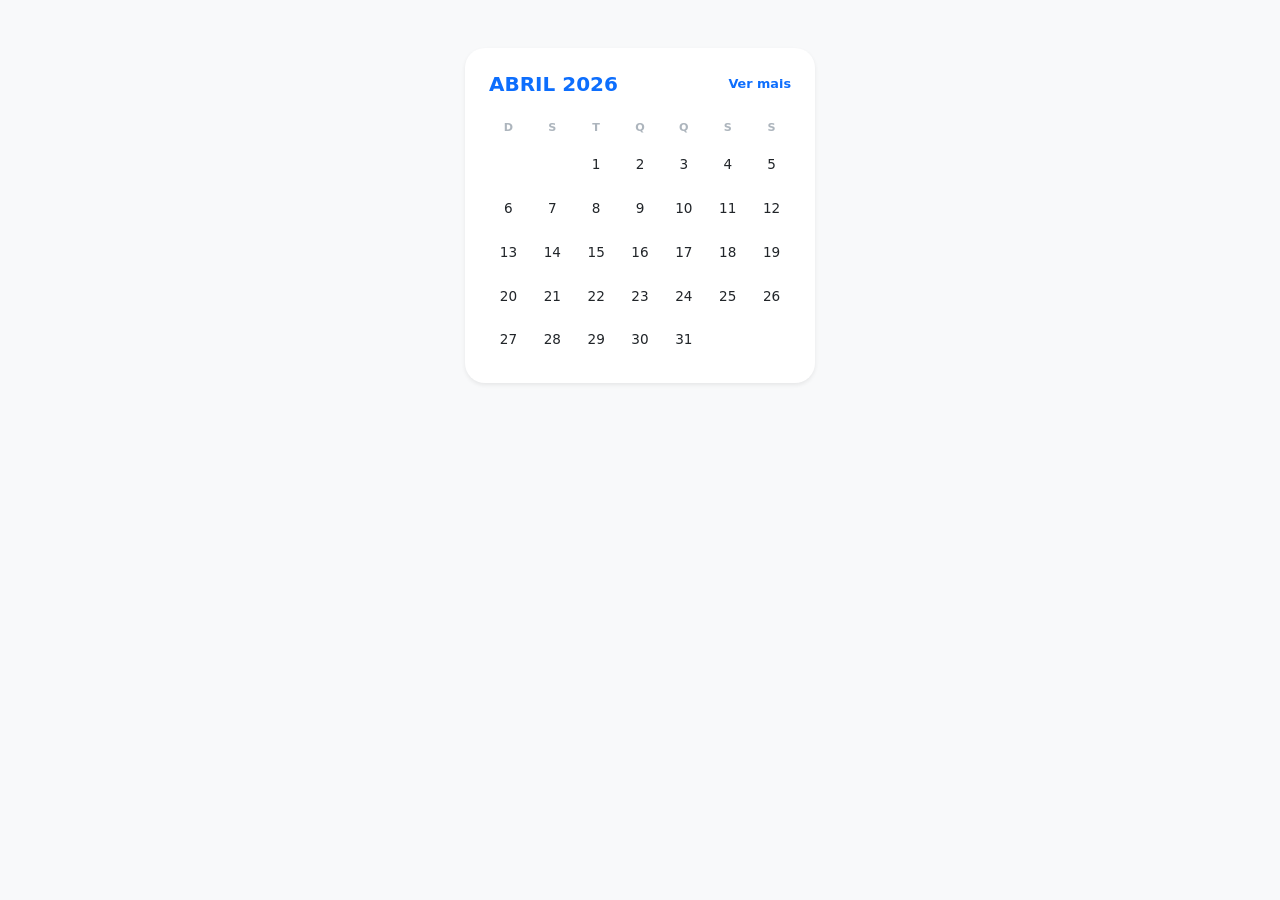
==== index.html @ beff845f "feat: criando um calendario q pode receber dados das consultas" ====
<!doctype html>
<html lang="pt-br">
  <head>
    <meta charset="UTF-8" />
    <meta name="viewport" content="width=device-width, initial-scale=1.0" />
    <title>Dashboard Modular</title>
    <link
      href="https://cdn.jsdelivr.net/npm/bootstrap@5.3.0/dist/css/bootstrap.min.css"
      rel="stylesheet"
    />
    <link rel="stylesheet" href="src/assets/css/calendar.css" />
  </head>
  <body class="bg-light">
    <main class="container py-5 d-flex justify-content-center">
      <div
        class="calendar-card shadow-sm border-0 bg-white"
        id="calendarComponent"
      >
        <div class="p-4">
          <div class="d-flex justify-content-between align-items-center mb-4">
            <h5 class="text-primary fw-bold mb-0">ABRIL 2026</h5>
            <a href="#" class="btn-ver-mais" id="btnExpand">Ver mais</a>
          </div>

          <div class="calendar-grid-header mb-2">
            <div>D</div>
            <div>S</div>
            <div>T</div>
            <div>Q</div>
            <div>Q</div>
            <div>S</div>
            <div>S</div>
          </div>
          <div class="calendar-grid" id="calendarDays"></div>
        </div>
      </div>
    </main>

    <aside class="custom-side-panel shadow" id="sidePanel">
      <div
        class="panel-header p-4 border-bottom d-flex justify-content-between align-items-center bg-white"
      >
        <h6 class="fw-bold mb-0">Agenda Detalhada</h6>
        <button class="btn-close" id="btnClose"></button>
      </div>
      <div class="panel-body p-4" id="appointmentList"></div>
    </aside>

    <script type="module" src="src/scripts/main.js"></script>
  </body>
</html>
---- src/assets/css/calendar.css ----
:root {
  --primary-blue: #0d6efd;
  --soft-blue: #eef6ff;
}

.calendar-card {
  width: 350px;
  border-radius: 20px;
  transition: width 0.5s cubic-bezier(0.4, 0, 0.2, 1);
  overflow: hidden;
}

.calendar-card.expanded {
  width: 600px;
}

.btn-ver-mais {
  font-size: 0.8rem;
  font-weight: bold;
  color: var(--primary-blue);
  text-decoration: none;
}

.btn-ver-mais:hover {
  text-decoration: underline;
}

.calendar-grid-header,
.calendar-grid {
  display: grid;
  grid-template-columns: repeat(7, 1fr);
  gap: 5px;
}

.calendar-grid-header div {
  font-size: 0.7rem;
  font-weight: bold;
  color: #adb5bd;
  text-align: center;
}

.day {
  aspect-ratio: 1/1;
  display: flex;
  align-items: center;
  justify-content: center;
  cursor: pointer;
  border-radius: 10px;
  font-size: 0.85rem;
  position: relative;
}

.day:hover {
  background: var(--soft-blue);
}
.day.active {
  background: var(--primary-blue);
  color: white;
}

.has-appointment::after {
  content: "";
  position: absolute;
  bottom: 6px;
  width: 4px;
  height: 4px;
  background: var(--primary-blue);
  border-radius: 50%;
}

.custom-side-panel {
  position: fixed;
  top: 0;
  right: -400px; /* Escondida fora da tela à direita */
  width: 380px;
  height: 100vh;
  background: white;
  z-index: 1050;
  transition: right 0.5s ease-in-out;
}

.custom-side-panel.active {
  right: 0;
}

.appointment-item {
  padding: 15px;
  border-radius: 12px;
  background: #f8f9fa;
  margin-bottom: 12px;
  border-left: 4px solid var(--primary-blue);
}
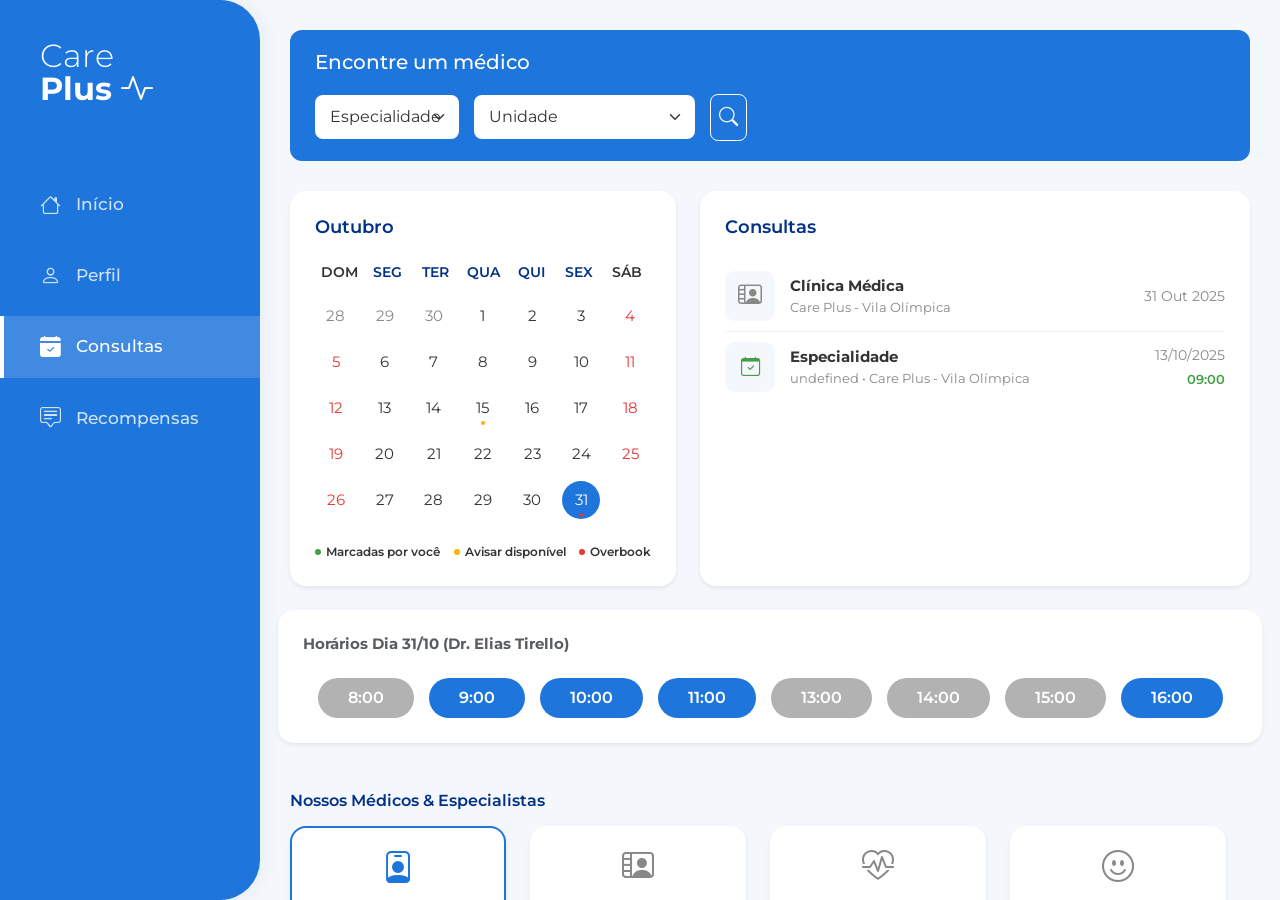
==== commit c0afc7b6: "Atualização das telas(Inicial,agendamento e perfil)" ====
--- a/index.html
+++ b/index.html
@@ -1,51 +1,195 @@
-<!doctype html>
-<html lang="pt-br">
-  <head>
-    <meta charset="UTF-8" />
-    <meta name="viewport" content="width=device-width, initial-scale=1.0" />
-    <title>Dashboard Modular</title>
-    <link
-      href="https://cdn.jsdelivr.net/npm/bootstrap@5.3.0/dist/css/bootstrap.min.css"
-      rel="stylesheet"
-    />
-    <link rel="stylesheet" href="src/assets/css/calendar.css" />
-  </head>
-  <body class="bg-light">
-    <main class="container py-5 d-flex justify-content-center">
-      <div
-        class="calendar-card shadow-sm border-0 bg-white"
-        id="calendarComponent"
-      >
-        <div class="p-4">
-          <div class="d-flex justify-content-between align-items-center mb-4">
-            <h5 class="text-primary fw-bold mb-0">ABRIL 2026</h5>
-            <a href="#" class="btn-ver-mais" id="btnExpand">Ver mais</a>
-          </div>
-
-          <div class="calendar-grid-header mb-2">
-            <div>D</div>
-            <div>S</div>
-            <div>T</div>
-            <div>Q</div>
-            <div>Q</div>
-            <div>S</div>
-            <div>S</div>
-          </div>
-          <div class="calendar-grid" id="calendarDays"></div>
-        </div>
-      </div>
-    </main>
-
-    <aside class="custom-side-panel shadow" id="sidePanel">
-      <div
-        class="panel-header p-4 border-bottom d-flex justify-content-between align-items-center bg-white"
-      >
-        <h6 class="fw-bold mb-0">Agenda Detalhada</h6>
-        <button class="btn-close" id="btnClose"></button>
-      </div>
-      <div class="panel-body p-4" id="appointmentList"></div>
-    </aside>
-
-    <script type="module" src="src/scripts/main.js"></script>
-  </body>
-</html>
+<!DOCTYPE html>
+<html lang="pt-br">
+<head>
+    <meta charset="UTF-8" />
+    <meta name="viewport" content="width=device-width, initial-scale=1.0" />
+    <title>Care Plus - Agendamentos</title>
+    <!-- Bootstrap 5 -->
+    <link href="https://cdn.jsdelivr.net/npm/bootstrap@5.3.0/dist/css/bootstrap.min.css" rel="stylesheet" />
+    <!-- Bootstrap Icons -->
+    <link rel="stylesheet" href="https://cdn.jsdelivr.net/npm/bootstrap-icons@1.11.1/font/bootstrap-icons.css" />
+    <!-- Google Fonts -->
+    <link href="https://fonts.googleapis.com/css2?family=Montserrat:wght@300;400;500;600;700&display=swap" rel="stylesheet" />
+    <!-- Custom CSS -->
+    <link rel="stylesheet" href="src/assets/css/calendar.css" />
+</head>
+<body>
+    <div id="app-container">
+        <!-- Sidebar -->
+        <nav class="sidebar">
+            <div class="brand mb-4">
+                <h2 class="fw-bold m-0" style="color: white; line-height: 1;"><span style="font-weight: 300;">Care</span><br>Plus <i class="bi bi-activity"></i></h2>
+            </div>
+            
+            <ul class="sidebar-nav">
+                <li><a href="inicio.html"><i class="bi bi-house"></i> Início</a></li>
+                <li><a href="perfil.html"><i class="bi bi-person"></i> Perfil</a></li>
+                <li><a href="index.html" class="active"><i class="bi bi-calendar-check-fill"></i> Consultas</a></li>
+                <li><a href="#"><i class="bi bi-chat-square-text"></i> Recompensas</a></li>
+            </ul>
+        </nav>
+
+        <!-- Main Content -->
+        <main class="main-content">
+            <div class="mx-auto w-100" style="max-width: 1400px;">
+            
+            <!-- Search Panel -->
+            <div class="search-panel">
+                <h5>Encontre um médico</h5>
+                <form class="search-form align-items-center">
+                    <select class="form-select w-auto" id="searchSpecialty">
+                        <option value="Todas" selected>Especialidade</option>
+                        <option value="Clínica Médica">Clínica Médica</option>
+                        <option value="Ortopedista">Ortopedia</option>
+                        <option value="Dermatologista">Dermatologia</option>
+                        <option value="Cardiologista">Cardiologia</option>
+                    </select>
+
+                    <select class="form-select w-auto" id="searchUnit">
+                        <option value="Todas" selected>Unidade</option>
+                        <option value="1">Care Plus - Vila Olímpica</option>
+                        <option value="2">Care Plus - Paulista</option>
+                    </select>
+
+                    <button type="button" class="search-btn h-100 p-2 ml-2" id="searchBtn">
+                        <i class="bi bi-search" style="font-size: 1.2rem;"></i>
+                    </button>
+                </form>
+            </div>
+
+            <div class="row g-4 mb-4">
+                <!-- Calendar Section -->
+                <div class="col-lg-5">
+                    <div class="care-card shadow-sm">
+                        <h4 class="card-title" style="margin-bottom: 25px;">Outubro</h4>
+                        
+                        <div class="calendar-header">
+                            <div style="color: var(--text-dark);">DOM</div>
+                            <div>SEG</div>
+                            <div>TER</div>
+                            <div>QUA</div>
+                            <div>QUI</div>
+                            <div>SEX</div>
+                            <div style="color: var(--text-dark);">SÁB</div>
+                        </div>
+
+                        <div class="calendar-grid" id="calendarGrid">
+                            <!-- Previous month days -->
+                            <div class="calendar-day">28</div>
+                            <div class="calendar-day">29</div>
+                            <div class="calendar-day">30</div>
+                            
+                            <!-- Current month days -->
+                            <!-- Destaques baseados nas cores da imagem -->
+                            <div class="calendar-day current-month active-day text-white">1</div>
+                            <div class="calendar-day current-month">2</div>
+                            <div class="calendar-day current-month">3</div>
+                            <div class="calendar-day current-month weekend">4</div>
+                            
+                            <!-- Simulating rest of dates based on image... -->
+                            <div class="calendar-day current-month weekend" style="color: var(--care-danger);">5</div>
+                            <div class="calendar-day current-month">6</div>
+                            <div class="calendar-day current-month">7</div>
+                            <div class="calendar-day current-month">8</div>
+                            <div class="calendar-day current-month">9</div>
+                            <div class="calendar-day current-month">10</div>
+                            <div class="calendar-day current-month weekend">11</div>
+
+                            <div class="calendar-day current-month weekend" style="color: var(--care-danger);">12</div>
+                            <div class="calendar-day current-month has-user-event">13</div>
+                            <div class="calendar-day current-month has-user-event">14</div>
+                            <div class="calendar-day current-month has-warning">15</div>
+                            <div class="calendar-day current-month has-user-event">16</div>
+                            <div class="calendar-day current-month has-user-event">17</div>
+                            <div class="calendar-day current-month weekend">18</div>
+
+                            <div class="calendar-day current-month weekend" style="color: var(--care-danger);">19</div>
+                            <div class="calendar-day current-month has-user-event">20</div>
+                            <div class="calendar-day current-month has-user-event">21</div>
+                            <div class="calendar-day current-month has-user-event">22</div>
+                            <div class="calendar-day current-month has-user-event">23</div>
+                            <div class="calendar-day current-month has-user-event">24</div>
+                            <div class="calendar-day current-month weekend">25</div>
+
+                            <div class="calendar-day current-month weekend" style="color: var(--care-danger);">26</div>
+                            <div class="calendar-day current-month has-warning">27</div>
+                            <div class="calendar-day current-month has-user-event">28</div>
+                            <div class="calendar-day current-month has-user-event">29</div>
+                            <div class="calendar-day current-month has-danger">30</div>
+                            <div class="calendar-day current-month has-danger" style="color: var(--text-dark); font-weight: bold;">31</div>
+                            <div class="calendar-day weekend" style="color: var(--care-danger);">1</div>
+                        </div>
+
+                        <!-- Legends -->
+                        <div class="calendar-legend mt-4">
+                            <div class="legend-item">
+                                <span class="dot dot-success"></span> Marcadas por você
+                            </div>
+                            <div class="legend-item">
+                                <span class="dot dot-warning"></span> Avisar disponível
+                            </div>
+                            <div class="legend-item">
+                                <span class="dot dot-danger"></span> Overbook
+                            </div>
+                        </div>
+                    </div>
+                </div>
+
+                <!-- Consultations list section -->
+                <div class="col-lg-7">
+                    <div class="care-card shadow-sm h-100">
+                        <h4 class="card-title mb-4">Consultas</h4>
+                        
+                        <div class="appointment-list">
+                            <!-- Item 1 -->
+                            <div class="appointment-list-item">
+                                <div class="appointment-icon">
+                                    <i class="bi bi-person-video2" style="font-size: 1.5rem; color: var(--text-muted);"></i>
+                                </div>
+                                <div class="appointment-details">
+                                    <p class="appointment-title">Clínica Médica</p>
+                                    <p class="appointment-sub">Care Plus - Vila Olímpica</p>
+                                </div>
+                                <div class="appointment-date text-end">
+                                    <span class="date-main">31 Out 2025</span>
+                                </div>
+                            </div>
+                            
+                        <div class="appointment-list" id="appointmentListContainer">
+                            <!-- Injected recursively by main.js -->
+                        </div>
+                    </div>
+                </div>
+            </div>
+
+            <!-- Time Slots Section (Image 1 reference) -->
+            <div class="care-card shadow-sm mb-4">
+                <h6 class="text-muted fw-bold mb-4" style="font-size: 0.95rem;">Horários Dia 31/10</h6>
+                <div class="time-slots">
+                    <button class="time-slot" disabled>8:00</button>
+                    <button class="time-slot available">9:00</button>
+                    <button class="time-slot available">10:00</button>
+                    <button class="time-slot available">11:00</button>
+                    <button class="time-slot" disabled>13:00</button>
+                    <button class="time-slot" disabled>14:00</button>
+                    <button class="time-slot" disabled>15:00</button>
+                    <button class="time-slot available">16:00</button>
+                </div>
+            </div>
+
+            <!-- Médicos Fictícios -->
+            <div class="row mt-4 mb-4" id="doctorsContainer">
+                <!-- Injected via main.js -->
+            </div>
+            
+            </div> <!-- Fechamento da div mx-auto -->
+        </main>
+    </div>
+
+    <!-- Bootstrap 5 JS -->
+    <script src="https://cdn.jsdelivr.net/npm/bootstrap@5.3.0/dist/js/bootstrap.bundle.min.js"></script>
+    
+    <!-- Custom JS -->
+    <script type="module" src="src/scripts/main.js"></script>
+</body>
+</html>
--- a/src/assets/css/calendar.css
+++ b/src/assets/css/calendar.css
@@ -1,92 +1,859 @@
-:root {
-  --primary-blue: #0d6efd;
-  --soft-blue: #eef6ff;
-}
-
-.calendar-card {
-  width: 350px;
-  border-radius: 20px;
-  transition: width 0.5s cubic-bezier(0.4, 0, 0.2, 1);
-  overflow: hidden;
-}
-
-.calendar-card.expanded {
-  width: 600px;
-}
-
-.btn-ver-mais {
-  font-size: 0.8rem;
-  font-weight: bold;
-  color: var(--primary-blue);
-  text-decoration: none;
-}
-
-.btn-ver-mais:hover {
-  text-decoration: underline;
-}
-
-.calendar-grid-header,
-.calendar-grid {
-  display: grid;
-  grid-template-columns: repeat(7, 1fr);
-  gap: 5px;
-}
-
-.calendar-grid-header div {
-  font-size: 0.7rem;
-  font-weight: bold;
-  color: #adb5bd;
-  text-align: center;
-}
-
-.day {
-  aspect-ratio: 1/1;
-  display: flex;
-  align-items: center;
-  justify-content: center;
-  cursor: pointer;
-  border-radius: 10px;
-  font-size: 0.85rem;
-  position: relative;
-}
-
-.day:hover {
-  background: var(--soft-blue);
-}
-.day.active {
-  background: var(--primary-blue);
-  color: white;
-}
-
-.has-appointment::after {
-  content: "";
-  position: absolute;
-  bottom: 6px;
-  width: 4px;
-  height: 4px;
-  background: var(--primary-blue);
-  border-radius: 50%;
-}
-
-.custom-side-panel {
-  position: fixed;
-  top: 0;
-  right: -400px; /* Escondida fora da tela à direita */
-  width: 380px;
-  height: 100vh;
-  background: white;
-  z-index: 1050;
-  transition: right 0.5s ease-in-out;
-}
-
-.custom-side-panel.active {
-  right: 0;
-}
-
-.appointment-item {
-  padding: 15px;
-  border-radius: 12px;
-  background: #f8f9fa;
-  margin-bottom: 12px;
-  border-left: 4px solid var(--primary-blue);
-}
+:root {
+    --care-primary: #1E76DD;
+    --care-corporate: #003087;
+    --care-light: #F4F7FC;
+    --care-white: #FFFFFF;
+    --care-danger: #E53935;
+    --care-warning: #FFB300;
+    --care-success: #43A047;
+    --text-dark: #333333;
+    --text-muted: #888888;
+    --sidebar-width: 260px;
+}
+
+body, html {
+    font-family: 'Montserrat', sans-serif;
+    background-color: var(--care-light);
+    margin: 0;
+    padding: 0;
+    height: 100vh;
+    overflow-x: hidden;
+}
+
+#app-container {
+    display: flex;
+    height: 100vh;
+}
+
+/* Sidebar */
+.sidebar {
+    width: var(--sidebar-width);
+    background-color: var(--care-primary);
+    color: white;
+    height: 100vh;
+    position: fixed;
+    border-top-right-radius: 40px;
+    border-bottom-right-radius: 40px;
+    z-index: 1000;
+    display: flex;
+    flex-direction: column;
+    padding: 40px 0;
+    box-shadow: 4px 0 20px rgba(0,0,0,0.05);
+}
+
+.sidebar .brand {
+    padding: 0 40px 40px 40px;
+}
+
+.sidebar-nav {
+    list-style: none;
+    padding: 0;
+    margin: 0;
+}
+
+.sidebar-nav li {
+    padding: 5px 0;
+}
+
+.sidebar-nav a {
+    display: flex;
+    align-items: center;
+    padding: 15px 40px;
+    color: rgba(255, 255, 255, 0.8);
+    text-decoration: none;
+    font-weight: 500;
+    font-size: 1.05rem;
+    transition: all 0.3s ease;
+}
+
+.sidebar-nav a i {
+    margin-right: 15px;
+    font-size: 1.3rem;
+}
+
+.sidebar-nav a:hover, .sidebar-nav a.active {
+    color: white;
+}
+
+.sidebar-nav a.active {
+    background: rgba(255, 255, 255, 0.15);
+    border-left: 4px solid white;
+    padding-left: 36px;
+}
+
+.sidebar-nav a.active i {
+    color: white;
+}
+
+/* Main Content */
+.main-content {
+    margin-left: var(--sidebar-width);
+    flex: 1;
+    padding: 30px;
+    overflow-y: auto;
+}
+
+/* Search Bar Panel */
+.search-panel {
+    background-color: var(--care-primary);
+    border-radius: 12px;
+    color: white;
+    padding: 20px 25px;
+    margin-bottom: 30px;
+}
+
+.search-panel h5 {
+    font-weight: 500;
+    margin-bottom: 20px;
+}
+
+.search-form {
+    display: flex;
+    gap: 15px;
+}
+
+.search-form .form-select {
+    border-radius: 8px;
+    border: none;
+    padding: 10px 15px;
+    color: var(--text-dark);
+}
+
+.search-btn {
+    background: transparent;
+    border: 1px solid white;
+    border-radius: 8px;
+    color: white;
+    padding: 0 20px;
+    transition: all 0.3s;
+}
+
+.search-btn:hover {
+    background: white;
+    color: var(--care-primary);
+}
+
+/* Cards */
+.care-card {
+    background: var(--care-white);
+    border-radius: 16px;
+    padding: 25px;
+    box-shadow: 0 4px 15px rgba(0, 0, 0, 0.02);
+    border: none;
+    height: auto;
+}
+
+.card-title {
+    color: var(--care-corporate);
+    font-weight: 600;
+    font-size: 1.1rem;
+    margin-bottom: 20px;
+}
+
+/* Calendar Styling */
+.calendar-header {
+    display: grid;
+    grid-template-columns: repeat(7, 1fr);
+    text-align: center;
+    color: var(--care-corporate);
+    font-weight: 600;
+    font-size: 0.85rem;
+    margin-bottom: 15px;
+}
+
+.calendar-grid {
+    display: grid;
+    grid-template-columns: repeat(7, 1fr);
+    gap: 8px;
+    text-align: center;
+}
+
+.calendar-day {
+    aspect-ratio: 1;
+    display: flex;
+    flex-direction: column;
+    align-items: center;
+    justify-content: center;
+    cursor: pointer;
+    font-size: 0.95rem;
+    border-radius: 50%;
+    color: var(--text-muted);
+    transition: all 0.2s;
+    position: relative;
+    width: 38px;
+    height: 38px;
+    margin: 0 auto;
+}
+
+.calendar-day.current-month {
+    color: var(--text-dark);
+}
+
+.calendar-day.active-day {
+    background-color: var(--care-primary);
+    color: white !important;
+}
+
+.calendar-day.has-event::after {
+    content: '';
+    position: absolute;
+    bottom: 2px;
+    width: 4px;
+    height: 4px;
+    border-radius: 50%;
+    background-color: var(--care-warning);
+}
+
+.calendar-day.has-user-event::after {
+    background-color: var(--care-success);
+}
+
+.calendar-day.no-availability::after {
+    background-color: var(--care-danger);
+}
+
+.calendar-day.weekend {
+    color: var(--care-corporate);
+}
+
+/* Legends */
+.calendar-legend {
+    display: flex;
+    justify-content: space-between;
+    margin-top: 25px;
+    font-size: 0.75rem;
+    color: var(--text-dark);
+    font-weight: 600;
+}
+
+.legend-item {
+    display: flex;
+    align-items: center;
+    gap: 5px;
+}
+
+.dot {
+    width: 6px;
+    height: 6px;
+    border-radius: 50%;
+    display: inline-block;
+}
+
+.dot-success { background-color: var(--care-success); }
+.dot-warning { background-color: var(--care-warning); }
+.dot-danger { background-color: var(--care-danger); }
+
+/* Suggestion Card */
+.suggestion-card {
+    background: var(--care-white);
+    border-radius: 16px;
+    padding: 30px;
+    text-align: center;
+    height: 100%;
+    display: flex;
+    flex-direction: column;
+    justify-content: center;
+    box-shadow: 0 4px 15px rgba(0, 0, 0, 0.02);
+}
+
+.suggestion-icon {
+    font-size: 2rem;
+    color: var(--care-warning);
+    margin-bottom: 20px;
+    display: block;
+    text-align: right;
+}
+
+.suggestion-text {
+    color: var(--text-muted);
+    font-size: 0.95rem;
+    line-height: 1.5;
+    margin-bottom: 25px;
+}
+
+.suggestion-text strong {
+    color: var(--text-dark);
+}
+
+/* Time Slots */
+.time-slots {
+    display: flex;
+    flex-wrap: wrap;
+    gap: 15px;
+    justify-content: center;
+}
+
+.time-slot {
+    background-color: #B2B2B2;
+    color: white;
+    border: none;
+    border-radius: 20px;
+    padding: 8px 30px;
+    font-weight: 600;
+    transition: all 0.3s;
+}
+
+.time-slot.available {
+    background-color: var(--care-primary);
+}
+
+.time-slot.available:hover {
+    background-color: #155FA8;
+    transform: translateY(-2px);
+}
+
+/* Large Consultations List */
+.appointment-list-item {
+    display: flex;
+    align-items: center;
+    gap: 15px;
+    padding: 10px 0;
+    border-bottom: 1px solid #F0F0F0;
+}
+
+.appointment-list-item:last-child {
+    border-bottom: none;
+}
+
+.appointment-icon {
+    width: 50px;
+    height: 50px;
+    background-color: var(--care-light);
+    border-radius: 10px;
+    display: flex;
+    align-items: center;
+    justify-content: center;
+    color: var(--text-dark);
+    font-size: 1.2rem;
+}
+
+.appointment-details {
+    flex: 1;
+}
+
+.appointment-title {
+    font-weight: 700;
+    color: var(--text-dark);
+    margin: 0;
+    font-size: 0.95rem;
+}
+
+.appointment-sub {
+    color: var(--text-muted);
+    margin: 0;
+    font-size: 0.8rem;
+}
+
+.appointment-date {
+    text-align: right;
+}
+
+.appointment-date .date-main {
+    font-size: 0.85rem;
+    color: var(--text-muted);
+    display: block;
+}
+
+.appointment-date .status-overbook {
+    color: var(--care-danger);
+    font-weight: 600;
+    font-size: 0.8rem;
+}
+
+/* Bottom columns */
+.month-column-title {
+    color: var(--care-corporate);
+    font-weight: 600;
+    font-size: 1rem;
+    margin-bottom: 20px;
+}
+
+/* Profile header block */
+.profile-card {
+    display: flex;
+    align-items: center;
+    gap: 20px;
+    background: var(--care-white);
+    border-radius: 16px;
+    padding: 20px;
+    box-shadow: 0 4px 15px rgba(0, 0, 0, 0.02);
+}
+
+.profile-avatar {
+    width: 70px;
+    height: 70px;
+    border-radius: 50%;
+    object-fit: cover;
+    border: 3px solid var(--care-primary);
+}
+
+.profile-info h4 {
+    color: var(--care-primary);
+    font-weight: 600;
+    margin: 0 0 5px 0;
+    font-size: 1.1rem;
+}
+
+.profile-info p {
+    color: var(--text-muted);
+    margin: 0;
+    font-size: 0.85rem;
+    line-height: 1.3;
+}
+
+.profile-info p strong {
+    color: var(--text-dark);
+}
+
+.specialty-icon-card {
+    display: flex;
+    align-items: center;
+    gap: 15px;
+}
+
+.specialty-icon-card i {
+    font-size: 2.5rem;
+    color: var(--text-muted);
+}
+
+.specialty-icon-card h5 {
+    color: var(--text-dark);
+    margin: 0 0 5px 0;
+    font-weight: 700;
+}
+
+.specialty-icon-card p {
+    color: var(--text-muted);
+    margin: 0;
+    font-size: 0.85rem;
+}
+
+/* GAMIFICATION & PROFILE DASHBOARD STYLES */
+
+.profile-center-card {
+    border-radius: 20px;
+    padding: 30px;
+}
+
+.edit-badge {
+    position: absolute;
+    bottom: 5px;
+    right: 5px;
+    background-color: var(--care-primary);
+    color: white;
+    width: 35px;
+    height: 35px;
+    border-radius: 50%;
+    display: flex;
+    align-items: center;
+    justify-content: center;
+    border: 3px solid white;
+    cursor: pointer;
+    box-shadow: 0 2px 5px rgba(0,0,0,0.2);
+    font-size: 0.9rem;
+}
+
+.gold-badge {
+    background-color: #F8B400;
+    color: white;
+    font-weight: 600;
+    font-size: 0.85rem;
+}
+
+.btn-edit {
+    font-size: 0.75rem;
+    font-weight: 600;
+    padding: 5px 15px;
+}
+
+.info-group {
+    display: flex;
+    flex-direction: column;
+}
+
+.info-label {
+    font-size: 0.85rem;
+    font-weight: 700;
+    color: var(--care-corporate);
+}
+
+.info-value {
+    font-size: 0.85rem;
+    color: var(--text-muted);
+    margin-top: 2px;
+}
+
+.ouro-badge-icon {
+    width: 50px;
+    height: 50px;
+    background: linear-gradient(135deg, #F8B400 0%, #F59D00 100%);
+    border-radius: 5px;
+    display: flex;
+    align-items: center;
+    justify-content: center;
+    color: white;
+    font-size: 1.8rem;
+    position: relative;
+}
+
+.ouro-badge-icon::after {
+    content: '';
+    position: absolute;
+    bottom: -8px;
+    border-left: 10px solid transparent;
+    border-right: 10px solid transparent;
+    border-top: 10px solid #F59D00;
+}
+
+.x2-badge {
+    width: 35px;
+    height: 35px;
+    background-color: #F8B400;
+    color: white;
+    font-weight: 700;
+    border-radius: 50%;
+    display: flex;
+    align-items: center;
+    justify-content: center;
+    border: 3px solid #FFF3D6;
+    font-size: 0.9rem;
+}
+
+/* Timeline Recompensas */
+.rewards-timeline {
+    position: relative;
+    padding-left: 10px;
+}
+
+.rewards-timeline::before {
+    content: '';
+    position: absolute;
+    top: 25px;
+    bottom: 50px;
+    left: 44px; /* 10px padding-left + 35px (half of 70px icon-wrapper) - 1px (half of 2px width) */
+    width: 2px;
+    background: linear-gradient(to bottom, #FFD56B 0%, #FFD56B 60%, rgba(255,213,107,0) 95%);
+    z-index: 1;
+}
+
+.timeline-step {
+    position: relative;
+    display: flex;
+    align-items: center;
+    gap: 0;
+    padding-bottom: 45px;
+    z-index: 2;
+}
+
+.icon-wrapper {
+    width: 70px;
+    display: flex;
+    justify-content: center;
+    align-items: center;
+    flex-shrink: 0;
+}
+
+.step-content {
+    margin-left: 20px;
+    flex: 1;
+}
+
+.timeline-step .step-icon {
+    width: 40px;
+    height: 40px;
+    border-radius: 50%;
+    display: flex;
+    align-items: center;
+    justify-content: center;
+    font-weight: 700;
+    font-size: 1.1rem;
+    box-shadow: none;
+    border: none;
+    color: white;
+}
+
+.timeline-step.completed .step-icon,
+.timeline-step.current .step-icon {
+    background-color: #FFD56B; /* Light yellow */
+}
+
+.timeline-step.current .step-icon.darker-yellow {
+    background-color: #F9B036; /* Darker yellow for step 3 */
+}
+
+.timeline-step.upcoming .step-icon {
+    background-color: #FFD56B; /* Light yellow for step 4 too */
+}
+
+.timeline-step .step-text {
+    font-size: 0.95rem;
+}
+
+/* Complex Diamond Badge CSS */
+.diamond-badge-complex {
+    display: flex;
+    justify-content: center;
+    position: relative;
+    z-index: 5;
+}
+
+.diamond-badge-container {
+    width: 65px;
+    height: 65px;
+    position: relative;
+    display: flex;
+    flex-direction: column;
+    align-items: center;
+}
+
+.diamond-rosette {
+    width: 65px;
+    height: 65px;
+    background-color: #A6EAFC;
+    position: absolute;
+    top: 0;
+    clip-path: polygon(50% 0%, 58.2% 8.8%, 69.1% 3.8%, 73.4% 15.1%, 85.3% 14.6%, 84.9% 26.6%, 96.2% 30.8%, 91.2% 41.8%, 100% 50%, 91.2% 58.2%, 96.2% 69.1%, 84.9% 73.4%, 85.3% 85.3%, 73.4% 84.9%, 69.1% 96.2%, 58.2% 91.2%, 50% 100%, 41.8% 91.2%, 30.9% 96.2%, 26.6% 84.9%, 14.7% 85.3%, 15.1% 73.4%, 3.8% 69.1%, 8.8% 58.2%, 0% 50%, 8.8% 41.8%, 3.8% 30.8%, 15.1% 26.6%, 14.7% 14.6%, 26.6% 15.1%, 30.9% 3.8%, 41.8% 8.8%);
+    display: flex;
+    align-items: center;
+    justify-content: center;
+    z-index: 1;
+}
+
+.diamond-inner {
+    width: 41px;
+    height: 41px;
+    background-color: #5BCAFA;
+    border-radius: 50%;
+    display: flex;
+    align-items: center;
+    justify-content: center;
+    color: white;
+    z-index: 2;
+    position: absolute;
+    top: 12px;
+}
+
+.diamond-ribbon {
+    position: absolute;
+    bottom: -18px;
+    width: 38px;
+    height: 35px;
+    background-color: #267DBE;
+    clip-path: polygon(0 0, 100% 0, 100% 100%, 50% 70%, 0 100%);
+    z-index: 0;
+}
+
+/* Progress Circles */
+.circular-progress {
+    position: relative;
+    width: 90px;
+    height: 90px;
+}
+
+.mini-circular-progress {
+    position: relative;
+    width: 55px;
+    height: 55px;
+}
+
+.circular-progress svg,
+.mini-circular-progress svg {
+    width: 100%;
+    height: 100%;
+    transform: rotate(-90deg);
+}
+
+/* Dashboard Início Styles */
+.header-profile {
+    display: flex;
+    align-items: center;
+    gap: 15px;
+}
+
+.header-profile-img {
+    position: relative;
+    width: 50px;
+    height: 50px;
+}
+
+.header-profile-img img {
+    width: 100%;
+    height: 100%;
+    border-radius: 50%;
+    object-fit: cover;
+    border: 2px solid white;
+    box-shadow: 0 2px 10px rgba(0,0,0,0.05);
+}
+
+.header-profile-badge {
+    position: absolute;
+    bottom: -2px;
+    right: -2px;
+    background-color: var(--care-primary);
+    color: white;
+    width: 18px;
+    height: 18px;
+    border-radius: 50%;
+    display: flex;
+    align-items: center;
+    justify-content: center;
+    font-size: 0.6rem;
+    border: 2px solid white;
+}
+
+.header-icons {
+    display: flex;
+    gap: 15px;
+    color: var(--care-corporate);
+    font-size: 1.3rem;
+    margin-left: 10px;
+}
+
+.notification-bell {
+    position: relative;
+    cursor: pointer;
+}
+
+.notification-dot {
+    position: absolute;
+    top: 2px;
+    right: 2px;
+    width: 8px;
+    height: 8px;
+    background-color: var(--care-danger);
+    border-radius: 50%;
+    border: 1px solid white;
+}
+
+.risk-card {
+    background-color: #F8FAFC !important;
+    border: none;
+    border-radius: 16px;
+}
+
+.btn-action-pill {
+    background-color: #E8F5FE;
+    color: var(--care-primary);
+    border-radius: 30px;
+    border: none;
+    font-weight: 600;
+    font-size: 0.95rem;
+    padding: 10px 20px;
+    transition: all 0.2s;
+}
+
+.btn-action-pill:hover {
+    background-color: var(--care-primary);
+    color: white;
+}
+
+.point-history-card {
+    background-color: #F1F6F9;
+    border-radius: 12px;
+    padding: 12px 10px;
+    display: flex;
+    flex-direction: column;
+    align-items: center;
+    justify-content: center;
+    text-align: center;
+    min-width: 85px;
+}
+
+.history-points.positive {
+    color: var(--care-primary);
+    font-weight: 700;
+    font-size: 0.85rem;
+    margin-bottom: 8px;
+}
+
+.history-points.negative {
+    color: #8E9BAA;
+    font-weight: 700;
+    font-size: 0.85rem;
+    margin-bottom: 8px;
+}
+
+.history-desc {
+    color: var(--text-dark);
+    font-size: 0.65rem;
+    line-height: 1.2;
+    margin-bottom: 8px;
+    font-weight: 500;
+}
+
+.history-date {
+    color: #66C5F0;
+    font-weight: 700;
+    font-size: 0.65rem;
+}
+
+.calendar-day.line-danger::after {
+    content: '';
+    position: absolute;
+    bottom: 2px;
+    width: 6px;
+    height: 2px;
+    background-color: var(--care-danger);
+    border-radius: 2px;
+}
+
+.calendar-day.line-multiple::after {
+    content: '';
+    position: absolute;
+    bottom: 2px;
+    width: 12px;
+    height: 2px;
+    background: linear-gradient(to right, var(--care-success) 0%, var(--care-success) 50%, #F8B400 50%, #F8B400 100%);
+    border-radius: 2px;
+}
+
+.bg-circle {
+    fill: none;
+    stroke: #E2E8F0;
+    stroke-width: 8;
+}
+.progress-circle {
+    fill: none;
+    stroke: var(--care-primary);
+    stroke-width: 8;
+    stroke-linecap: round;
+    transition: stroke-dashoffset 1s ease;
+}
+
+.progress-text {
+    position: absolute;
+    top: 50%;
+    left: 50%;
+    transform: translate(-50%, -50%);
+    font-weight: 700;
+    color: var(--care-primary);
+    font-size: 1.1rem;
+    white-space: nowrap;
+    text-align: center;
+}
+
+.mini-circular-progress .progress-text {
+    font-size: 0.65rem;
+    letter-spacing: -0.2px;
+    color: var(--care-corporate);
+}
+
+/* Checklist */
+.checklist li {
+    margin-bottom: 12px;
+    font-size: 0.85rem;
+    color: var(--text-muted);
+    display: flex;
+    align-items: center;
+    gap: 10px;
+}
+
+.checklist-check {
+    color: var(--care-primary);
+    font-size: 1.1rem;
+}
+
+.checklist-cross {
+    color: #CBD5E1;
+    font-size: 1.1rem;
+}
